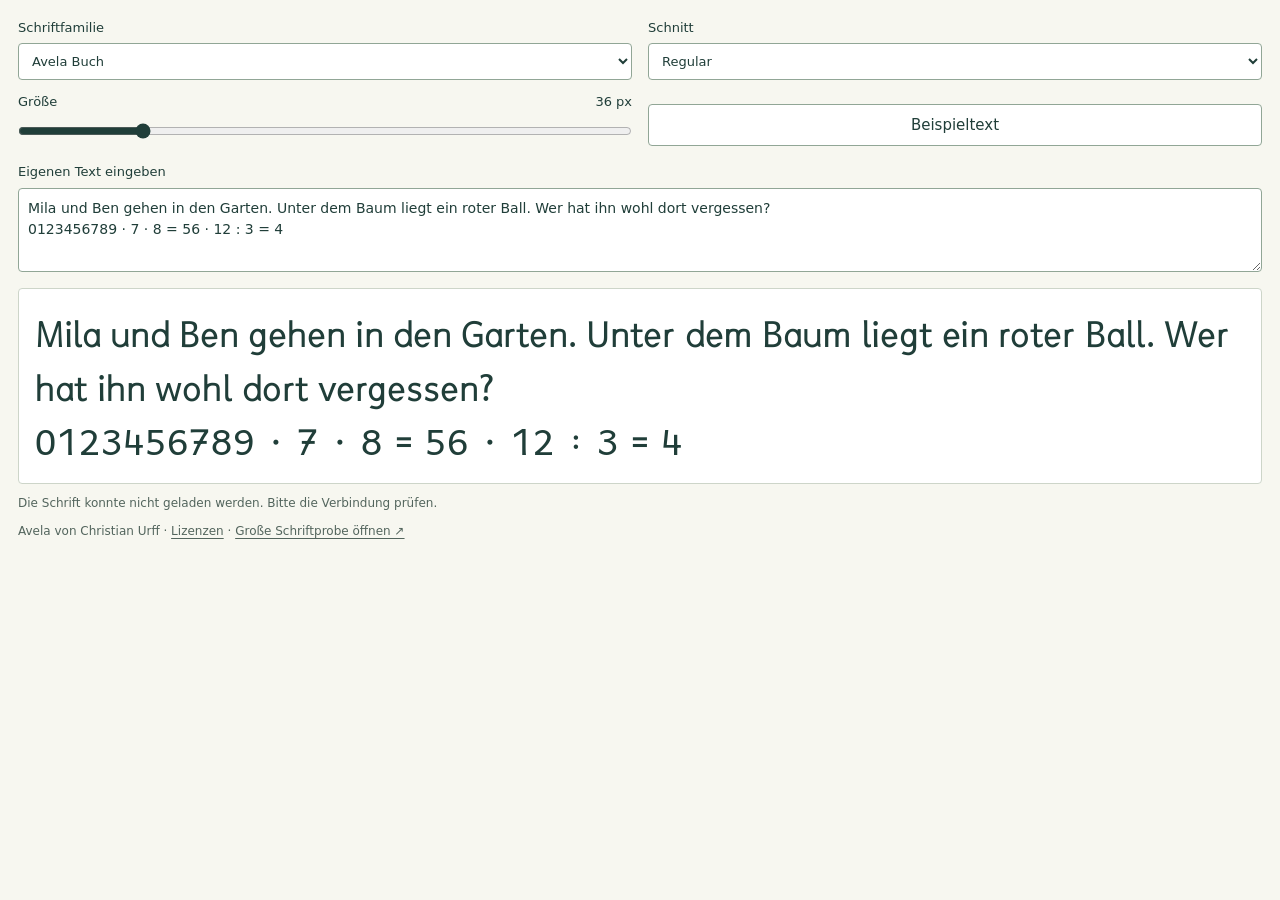
==== embed.html @ 5a1fdd92 "Add compact font specimen for WordPress embedding" ====
<!doctype html>
<html lang="de">
<head>
  <meta charset="utf-8">
  <meta name="viewport" content="width=device-width, initial-scale=1">
  <meta name="robots" content="noindex">
  <title>Avela ausprobieren</title>
  <link rel="stylesheet" href="web/avela.css">
  <script src="site.js" defer></script>
  <style>
    *{box-sizing:border-box}body{margin:0;padding:18px;background:#f7f7f0;color:#203e39;font:15px/1.5 system-ui,sans-serif}.controls{display:grid;grid-template-columns:1fr 1fr;gap:12px 16px;align-items:end}label{display:flex;flex-direction:column;gap:5px;font-size:13px}select,button,textarea{font:inherit;color:inherit;background:white;border:1px solid #91a696;border-radius:4px;padding:9px;min-width:0}button{cursor:pointer}input{accent-color:#203e39}#size{width:100%;height:30px;margin:0}output{display:inline}.size-label>span{display:flex;justify-content:space-between}.input-label{margin-top:16px}textarea{display:block;width:100%;height:84px;resize:vertical;margin-top:6px;font-size:14px;line-height:1.5}#output{font-family:'Avela Buch',sans-serif;font-size:36px;line-height:1.5;white-space:pre-wrap;overflow-wrap:anywhere;font-synthesis:none;font-feature-settings:'calt' 1;background:white;border:1px solid #cdd5c9;border-radius:4px;padding:16px;margin-top:16px;min-height:160px;max-height:260px;overflow:auto}#font-status,.note{font-size:12px;color:#53655d;margin:10px 0 0}a{color:inherit;text-underline-offset:3px}:focus-visible{outline:3px solid #b66b34;outline-offset:3px}@media(max-width:400px){body{padding:12px}.controls{gap:10px}.controls select{font-size:13px;padding:8px}}
  </style>
</head>
<body>
  <div class="controls">
    <label>Schriftfamilie<select id="family"><option>Avela Buch</option><option>Avela Text</option><option>Avela Rechnen</option><option>Avela Text Spur</option><option>Avela Text Start</option><option>Avela Rechnen Spur</option><option>Avela Rechnen Start</option></select></label>
    <label>Schnitt<select id="style"><option value="Regular">Regular</option></select></label>
    <label class="size-label"><span>Größe <output id="size-label" for="size">36 px</output></span><input id="size" type="range" min="18" max="110" value="36"></label>
    <button id="reset" type="button">Beispieltext</button>
  </div>
  <label class="input-label" for="sample">Eigenen Text eingeben</label>
  <textarea id="sample" spellcheck="false">Mila und Ben gehen in den Garten. Unter dem Baum liegt ein roter Ball.
0123456789 · 12 : 3 = 4</textarea>
  <div id="output" aria-label="Schriftprobe"></div>
  <p id="font-status" role="status">Die Schriftprobe wird geladen.</p>
  <p class="note">Avela von Christian Urff · <a href="https://github.com/christianurff/avela/blob/main/LICENSE.md" target="_blank" rel="noopener">Lizenzen</a> · <a href="https://christianurff.github.io/avela/" target="_blank" rel="noopener">Große Schriftprobe öffnen ↗</a></p>
</body>
</html>
---- web/avela.css ----
/* Avela · Christian Urff · https://github.com/christianurff/avela
   Avela Buch: SIL Open Font License 1.1 (Andika derivative, SIL Global).
   Avela Text / Rechnen / Spur / Start: CC BY 3.0.
   License notices: ../LICENSE.md and ../licenses/ */
@font-face {
  font-family: "Avela Buch";
  src: url("AvelaBuch-Bold.woff2") format("woff2");
  font-weight: 700;
  font-style: normal;
  font-display: swap;
}

@font-face {
  font-family: "Avela Buch";
  src: url("AvelaBuch-BoldItalic.woff2") format("woff2");
  font-weight: 700;
  font-style: italic;
  font-display: swap;
}

@font-face {
  font-family: "Avela Buch";
  src: url("AvelaBuch-Italic.woff2") format("woff2");
  font-weight: 400;
  font-style: italic;
  font-display: swap;
}

@font-face {
  font-family: "Avela Buch";
  src: url("AvelaBuch-Medium.woff2") format("woff2");
  font-weight: 500;
  font-style: normal;
  font-display: swap;
}

@font-face {
  font-family: "Avela Buch";
  src: url("AvelaBuch-MediumItalic.woff2") format("woff2");
  font-weight: 500;
  font-style: italic;
  font-display: swap;
}

@font-face {
  font-family: "Avela Buch";
  src: url("AvelaBuch-Regular.woff2") format("woff2");
  font-weight: 400;
  font-style: normal;
  font-display: swap;
}

@font-face {
  font-family: "Avela Buch";
  src: url("AvelaBuch-SemiBold.woff2") format("woff2");
  font-weight: 600;
  font-style: normal;
  font-display: swap;
}

@font-face {
  font-family: "Avela Buch";
  src: url("AvelaBuch-SemiBoldItalic.woff2") format("woff2");
  font-weight: 600;
  font-style: italic;
  font-display: swap;
}

@font-face {
  font-family: "Avela Buch";
  src: url("AvelaBuch-Light.woff2") format("woff2");
  font-weight: 300;
  font-style: normal;
  font-display: swap;
}

@font-face {
  font-family: "Avela Text";
  src: url("AvelaText-Bold.woff2") format("woff2");
  font-weight: 700;
  font-style: normal;
  font-display: swap;
}

@font-face {
  font-family: "Avela Text";
  src: url("AvelaText-Medium.woff2") format("woff2");
  font-weight: 550;
  font-style: normal;
  font-display: swap;
}

@font-face {
  font-family: "Avela Text";
  src: url("AvelaText-Regular.woff2") format("woff2");
  font-weight: 400;
  font-style: normal;
  font-display: swap;
}

@font-face {
  font-family: "Avela Text";
  src: url("AvelaText-Light.woff2") format("woff2");
  font-weight: 300;
  font-style: normal;
  font-display: swap;
}

@font-face {
  font-family: "Avela Rechnen";
  src: url("AvelaRechnen-Bold.woff2") format("woff2");
  font-weight: 700;
  font-style: normal;
  font-display: swap;
}

@font-face {
  font-family: "Avela Rechnen";
  src: url("AvelaRechnen-Regular.woff2") format("woff2");
  font-weight: 400;
  font-style: normal;
  font-display: swap;
}

@font-face {
  font-family: "Avela Rechnen";
  src: url("AvelaRechnen-Light.woff2") format("woff2");
  font-weight: 300;
  font-style: normal;
  font-display: swap;
}

@font-face {
  font-family: "Avela Rechnen Spur";
  src: url("AvelaRechnenSpur-Regular.woff2") format("woff2");
  font-weight: 400;
  font-style: normal;
  font-display: swap;
}

@font-face {
  font-family: "Avela Rechnen Start";
  src: url("AvelaRechnenStart-Regular.woff2") format("woff2");
  font-weight: 400;
  font-style: normal;
  font-display: swap;
}

@font-face {
  font-family: "Avela Text Spur";
  src: url("AvelaTextSpur-Regular.woff2") format("woff2");
  font-weight: 400;
  font-style: normal;
  font-display: swap;
}

@font-face {
  font-family: "Avela Text Start";
  src: url("AvelaTextStart-Regular.woff2") format("woff2");
  font-weight: 400;
  font-style: normal;
  font-display: swap;
}
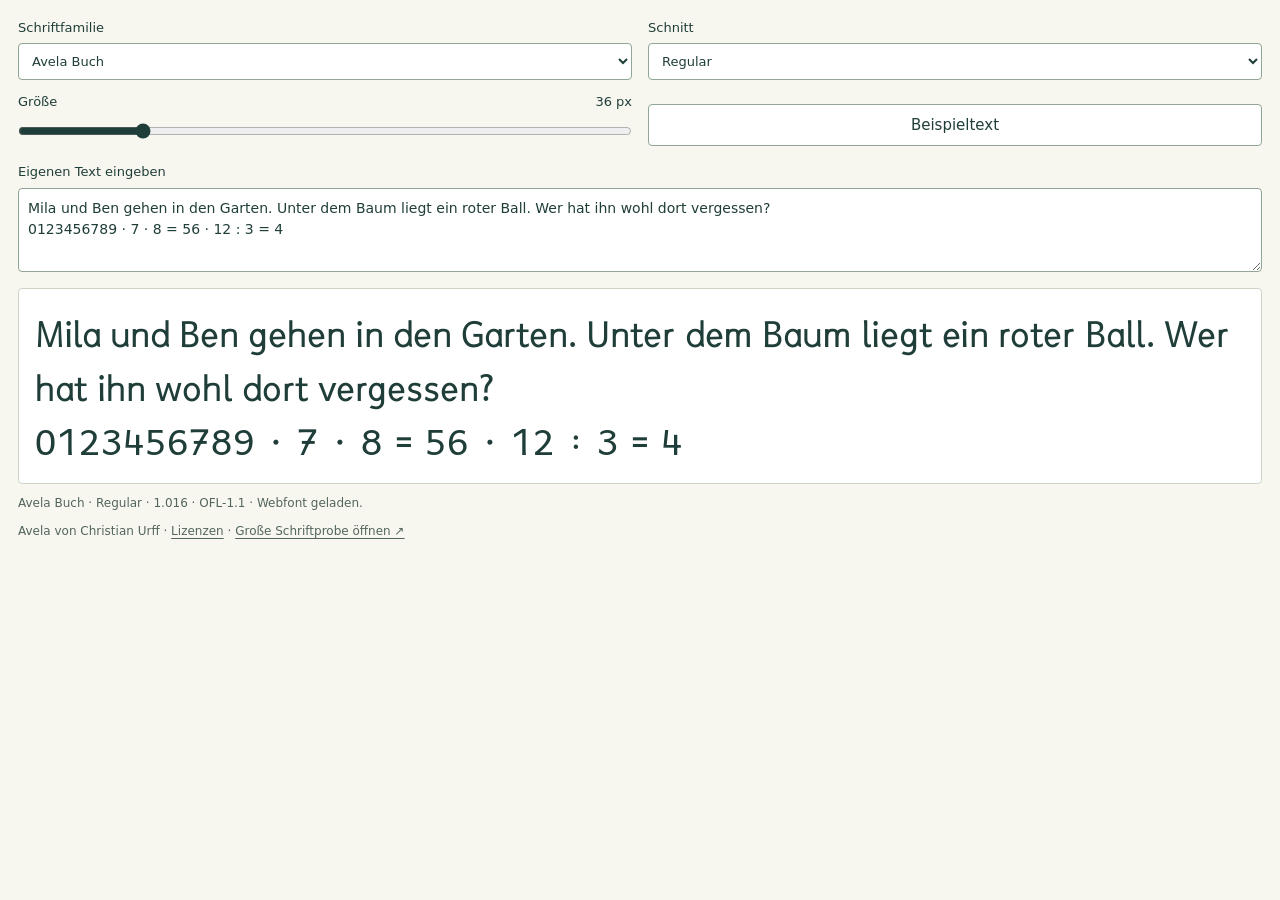
==== commit 7c477ad9: "Refine Avela Buch weights and publish v1.0.1" ====
--- a/embed.html
+++ b/embed.html
@@ -5,8 +5,8 @@
   <meta name="viewport" content="width=device-width, initial-scale=1">
   <meta name="robots" content="noindex">
   <title>Avela ausprobieren</title>
-  <link rel="stylesheet" href="web/avela.css">
-  <script src="site.js" defer></script>
+  <link rel="stylesheet" href="web/avela.css?v=1.0.1">
+  <script src="site.js?v=1.0.1" defer></script>
   <style>
     *{box-sizing:border-box}body{margin:0;padding:18px;background:#f7f7f0;color:#203e39;font:15px/1.5 system-ui,sans-serif}.controls{display:grid;grid-template-columns:1fr 1fr;gap:12px 16px;align-items:end}label{display:flex;flex-direction:column;gap:5px;font-size:13px}select,button,textarea{font:inherit;color:inherit;background:white;border:1px solid #91a696;border-radius:4px;padding:9px;min-width:0}button{cursor:pointer}input{accent-color:#203e39}#size{width:100%;height:30px;margin:0}output{display:inline}.size-label>span{display:flex;justify-content:space-between}.input-label{margin-top:16px}textarea{display:block;width:100%;height:84px;resize:vertical;margin-top:6px;font-size:14px;line-height:1.5}#output{font-family:'Avela Buch',sans-serif;font-size:36px;line-height:1.5;white-space:pre-wrap;overflow-wrap:anywhere;font-synthesis:none;font-feature-settings:'calt' 1;background:white;border:1px solid #cdd5c9;border-radius:4px;padding:16px;margin-top:16px;min-height:160px;max-height:260px;overflow:auto}#font-status,.note{font-size:12px;color:#53655d;margin:10px 0 0}a{color:inherit;text-underline-offset:3px}:focus-visible{outline:3px solid #b66b34;outline-offset:3px}@media(max-width:400px){body{padding:12px}.controls{gap:10px}.controls select{font-size:13px;padding:8px}}
   </style>
--- a/web/avela.css
+++ b/web/avela.css
@@ -2,14 +2,6 @@
    Avela Buch: SIL Open Font License 1.1 (Andika derivative, SIL Global).
    Avela Text / Rechnen / Spur / Start: CC BY 3.0.
    License notices: ../LICENSE.md and ../licenses/ */
-@font-face {
-  font-family: "Avela Buch";
-  src: url("AvelaBuch-Bold.woff2") format("woff2");
-  font-weight: 700;
-  font-style: normal;
-  font-display: swap;
-}
-
 @font-face {
   font-family: "Avela Buch";
   src: url("AvelaBuch-BoldItalic.woff2") format("woff2");
@@ -28,14 +20,6 @@
 
 @font-face {
   font-family: "Avela Buch";
-  src: url("AvelaBuch-Medium.woff2") format("woff2");
-  font-weight: 500;
-  font-style: normal;
-  font-display: swap;
-}
-
-@font-face {
-  font-family: "Avela Buch";
   src: url("AvelaBuch-MediumItalic.woff2") format("woff2");
   font-weight: 500;
   font-style: italic;
@@ -46,14 +30,6 @@
   font-family: "Avela Buch";
   src: url("AvelaBuch-Regular.woff2") format("woff2");
   font-weight: 400;
-  font-style: normal;
-  font-display: swap;
-}
-
-@font-face {
-  font-family: "Avela Buch";
-  src: url("AvelaBuch-SemiBold.woff2") format("woff2");
-  font-weight: 600;
   font-style: normal;
   font-display: swap;
 }
@@ -131,6 +107,30 @@
 }
 
 @font-face {
+  font-family: "Avela Buch";
+  src: url("AvelaBuch-Bold.woff2?v=1.017") format("woff2");
+  font-weight: 700;
+  font-style: normal;
+  font-display: swap;
+}
+
+@font-face {
+  font-family: "Avela Buch";
+  src: url("AvelaBuch-Medium.woff2?v=1.017") format("woff2");
+  font-weight: 500;
+  font-style: normal;
+  font-display: swap;
+}
+
+@font-face {
+  font-family: "Avela Buch";
+  src: url("AvelaBuch-SemiBold.woff2?v=1.017") format("woff2");
+  font-weight: 600;
+  font-style: normal;
+  font-display: swap;
+}
+
+@font-face {
   font-family: "Avela Rechnen Spur";
   src: url("AvelaRechnenSpur-Regular.woff2") format("woff2");
   font-weight: 400;
